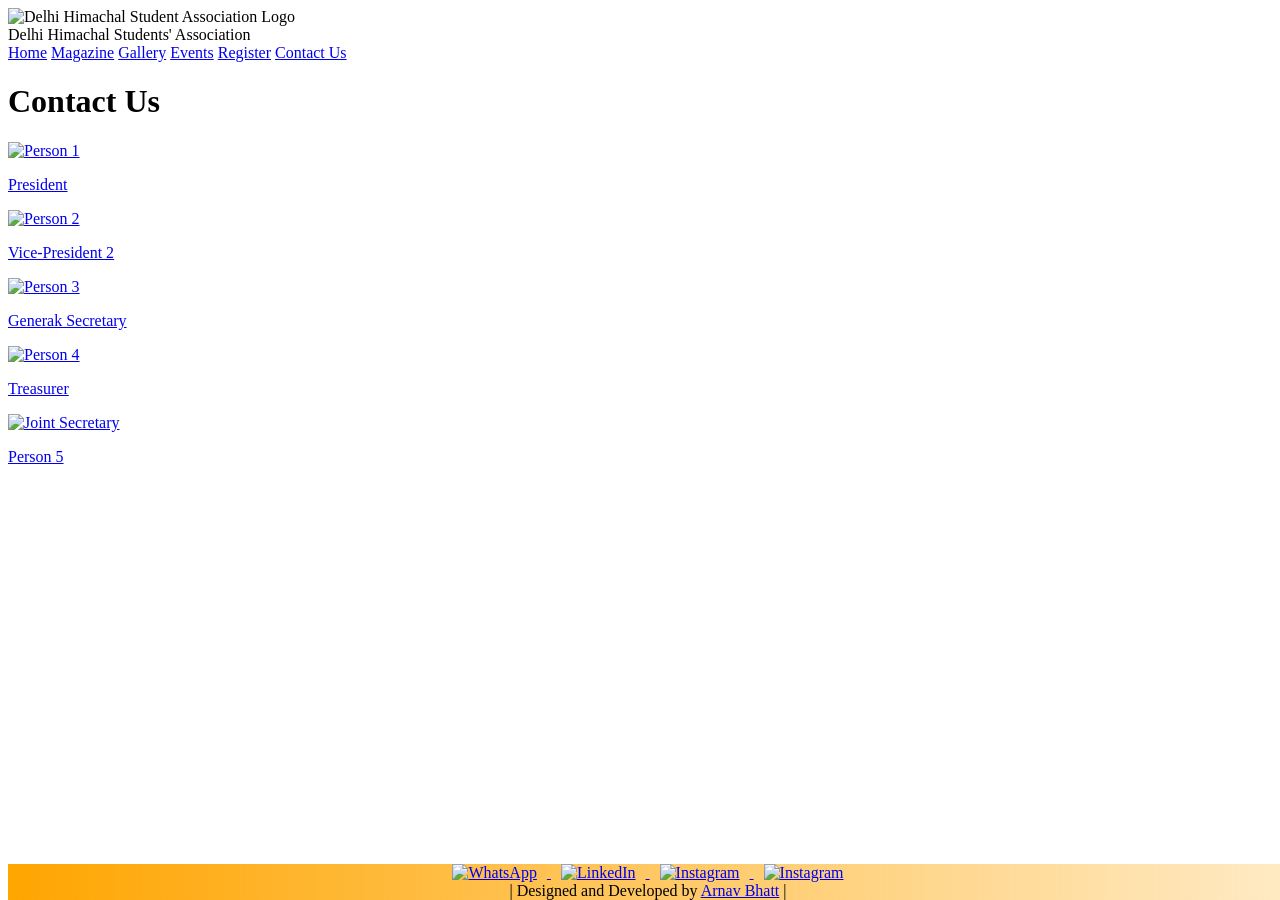
==== contact.html @ 55a0e749 "updated website with new features" ====
<!DOCTYPE html>
<html lang="en">
<head>
    <meta charset="UTF-8">
    <meta name="viewport" content="width=device-width, initial-scale=1.0">
    <title>Delhi Himachal Student Association</title>
    <link rel="stylesheet" href="contactUs.css">
    <link rel="preconnect" href="https://fonts.googleapis.com">
    <link rel="preconnect" href="https://fonts.gstatic.com" crossorigin>
    <link href="https://fonts.googleapis.com/css2?family=Playwrite+GB+S:ital,wght@0,100..400;1,100..400&display=swap" rel="stylesheet">
    <link href="https://fonts.googleapis.com/css2?family=Audiowide&family=Playwrite+GB+S:ital,wght@0,100..400;1,100..400&display=swap" rel="stylesheet">
</head>
<body>
    <div class="header-container">
        <div class="logo-container">
            <img src="background/logo.png" class="logo" alt="Delhi Himachal Student Association Logo">
            <div class="association-name">
                Delhi Himachal Students' Association
            </div>
        </div>
        <div class="navbar">
            <a href="home.html">Home</a>
            <a href="magazine.html">Magazine</a>
            <a href="gallery.html">Gallery</a>
            <a href="events.html">Events</a>
            <a href="register.html">Register</a>
            <a href="contact.html">Contact Us</a>
            
        </div>
    </div>
    <div class="contact-container">
        <h1>Contact Us</h1>
        <div class="contact-tiles">
            <div class="tile">
                <a href="https://www.instagram.com/__prakashkumar___?utm_source=ig_web_button_share_sheet&igsh=ZDNlZDc0MzIxNw==" target="_blank">
                    <img src="core panel/president.png" alt="Person 1">
                    <div class="overlay">
                        <p>President</p>
                    </div>
                </a>
            </div>
            <div class="tile">
                <a href="https://www.instagram.com/komal.2900?utm_source=ig_web_button_share_sheet&igsh=ZDNlZDc0MzIxNw==" target="_blank">
                    <img src="core panel/vp.png" alt="Person 2">
                    <div class="overlay">
                        <p>Vice-President 2</p>
                    </div>
                </a>
            </div>
            <div class="tile">
                <a href="https://www.instagram.com/harshallsharmaa?utm_source=ig_web_button_share_sheet&igsh=ZDNlZDc0MzIxNw==" target="_blank">
                    <img src="core panel/gs.png" alt="Person 3">
                    <div class="overlay">
                        <p>Generak Secretary</p>
                    </div>
                </a>
            </div>
            <div class="tile">
                <a href="https://www.instagram.com/_.atulchoudhary_?utm_source=ig_web_button_share_sheet&igsh=ZDNlZDc0MzIxNw==" target="_blank">
                    <img src="core panel/tres.png" alt="Person 4">
                    <div class="overlay">
                        <p>Treasurer</p>
                    </div>
                </a>
            </div>
        </div>
        <div class="contact-tiles" style="margin-top: 10px; align-items: center;">
            <div class="tile">
                <a href="https://www.instagram.com/vinay__580?utm_source=ig_web_button_share_sheet&igsh=ZDNlZDc0MzIxNw==" target="_blank">
                    <img src="core panel/js.png" alt="Joint Secretary" >
                
                    <div class="overlay">
                        <p>Person 5</p>
                    </div>
                </a>
            </div>
        </div>
    </div>


    
    
   

    <footer style="background: linear-gradient(to right, orange 0%, transparent 130%); text-align: center; position: fixed; bottom: 0; width: 100%; margin-bottom: 0;">
        <div>    <a href="https://chat.whatsapp.com/Izy6qkaCigiL4ofra6x8TB?fbclid=PAZXh0bgNhZW0CMTEAAaZRgKftotMNH6ywAkg3F0jr5m62LGdamoCbwUee0FBLxQIJrZbGDVyPAfo_aem_Bg9y0JicA2pCn4uFkURWmQ" target="_blank">
               <img src="whatsapp-logo.png" alt="WhatsApp" style="height: 30px; margin: 0 10px;">
          </a>
          <a href="https://www.linkedin.com/in/delhi-himachal-students-association-dhsa-2864a3353?utm_source=share&utm_campaign=share_via&utm_content=profile&utm_medium=android_app" target="_blank">
               <img src="icons8-linkedin-48.png" alt="LinkedIn" style="height: 30px; margin: 0 10px;">
          </a>
          <a href="https://www.instagram.com/delhi_himachal_association?utm_source=ig_web_button_share_sheet&igsh=ZDNlZDc0MzIxNw==" target="_blank">
               <img src="instagram-logo.png" alt="Instagram" style="height: 30px; margin: 0 10px;">
          </a>

          <a href="https://www.facebook.com/share/15BqE5TwpE/" target="_blank">
            <img src="fb-logo.png" alt="Instagram" style="height: 30px; margin: 0 10px;">
       </a>
      </div>
      <div>
          | Designed and Developed by <a href="https://www.linkedin.com/in/arnav-kumar-7a6a58254/">Arnav Bhatt</a> |
      </div>
      </footer>
</body>
</html>
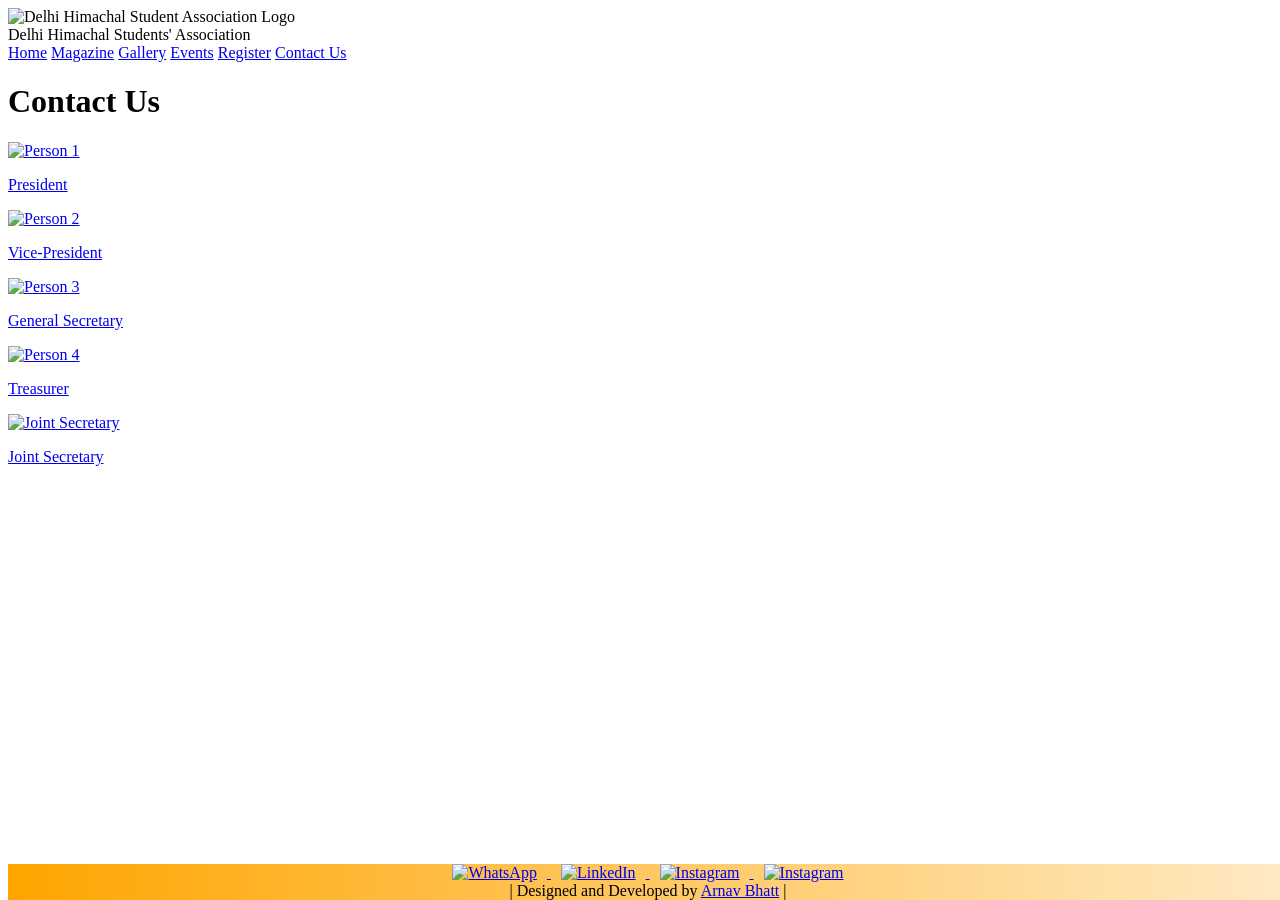
==== commit 3ab8cf2e: "updated website with new features" ====
--- a/contact.html
+++ b/contact.html
@@ -43,7 +43,7 @@
                 <a href="https://www.instagram.com/komal.2900?utm_source=ig_web_button_share_sheet&igsh=ZDNlZDc0MzIxNw==" target="_blank">
                     <img src="core panel/vp.png" alt="Person 2">
                     <div class="overlay">
-                        <p>Vice-President 2</p>
+                        <p>Vice-President </p>
                     </div>
                 </a>
             </div>
@@ -51,7 +51,7 @@
                 <a href="https://www.instagram.com/harshallsharmaa?utm_source=ig_web_button_share_sheet&igsh=ZDNlZDc0MzIxNw==" target="_blank">
                     <img src="core panel/gs.png" alt="Person 3">
                     <div class="overlay">
-                        <p>Generak Secretary</p>
+                        <p>General Secretary</p>
                     </div>
                 </a>
             </div>
@@ -70,7 +70,7 @@
                     <img src="core panel/js.png" alt="Joint Secretary" >
                 
                     <div class="overlay">
-                        <p>Person 5</p>
+                        <p>Joint Secretary</p>
                     </div>
                 </a>
             </div>
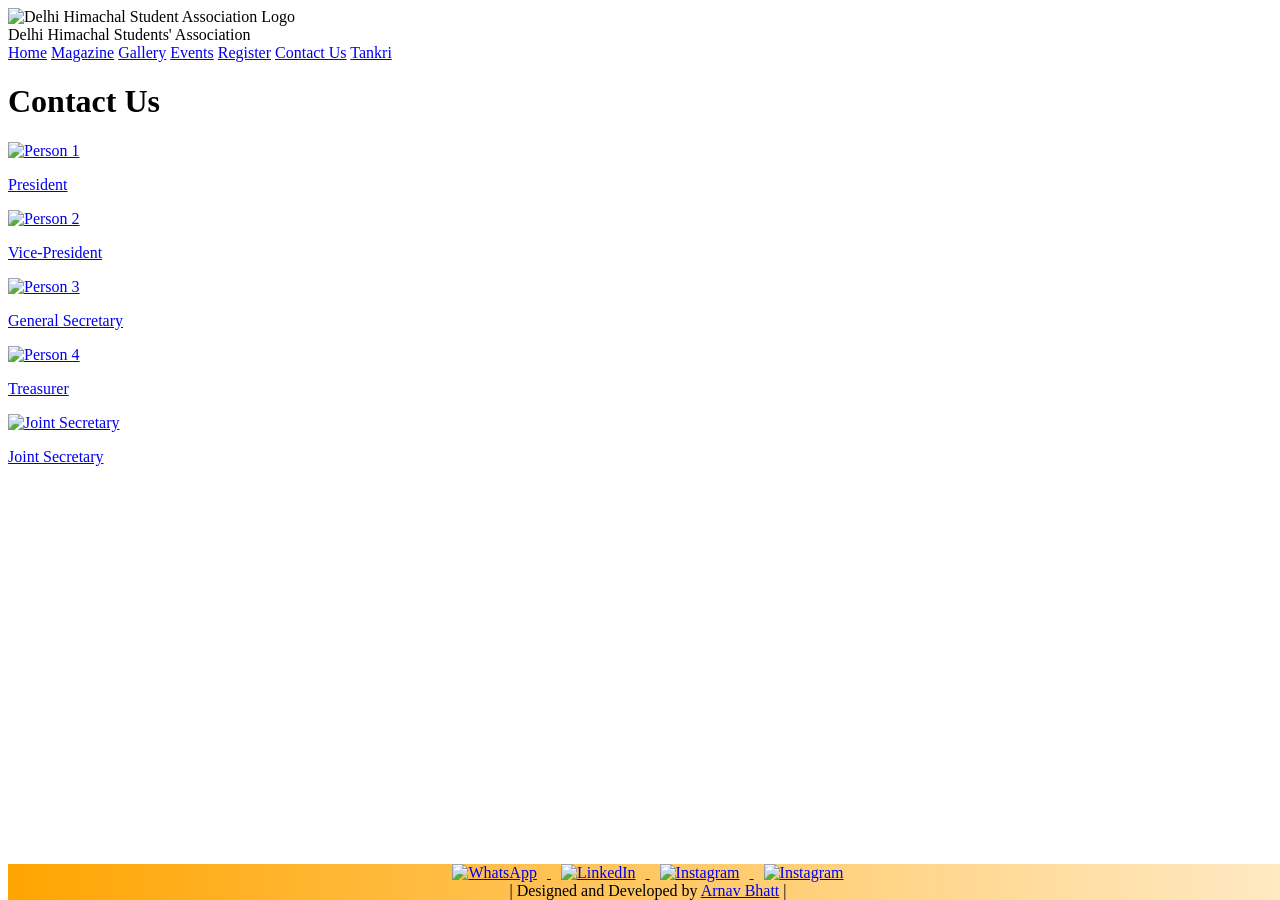
==== commit f3f189d0: "addition:tankri" ====
--- a/contact.html
+++ b/contact.html
@@ -25,6 +25,7 @@
             <a href="events.html">Events</a>
             <a href="register.html">Register</a>
             <a href="contact.html">Contact Us</a>
+            <a href="tankri.html">Tankri</a>
             
         </div>
     </div>
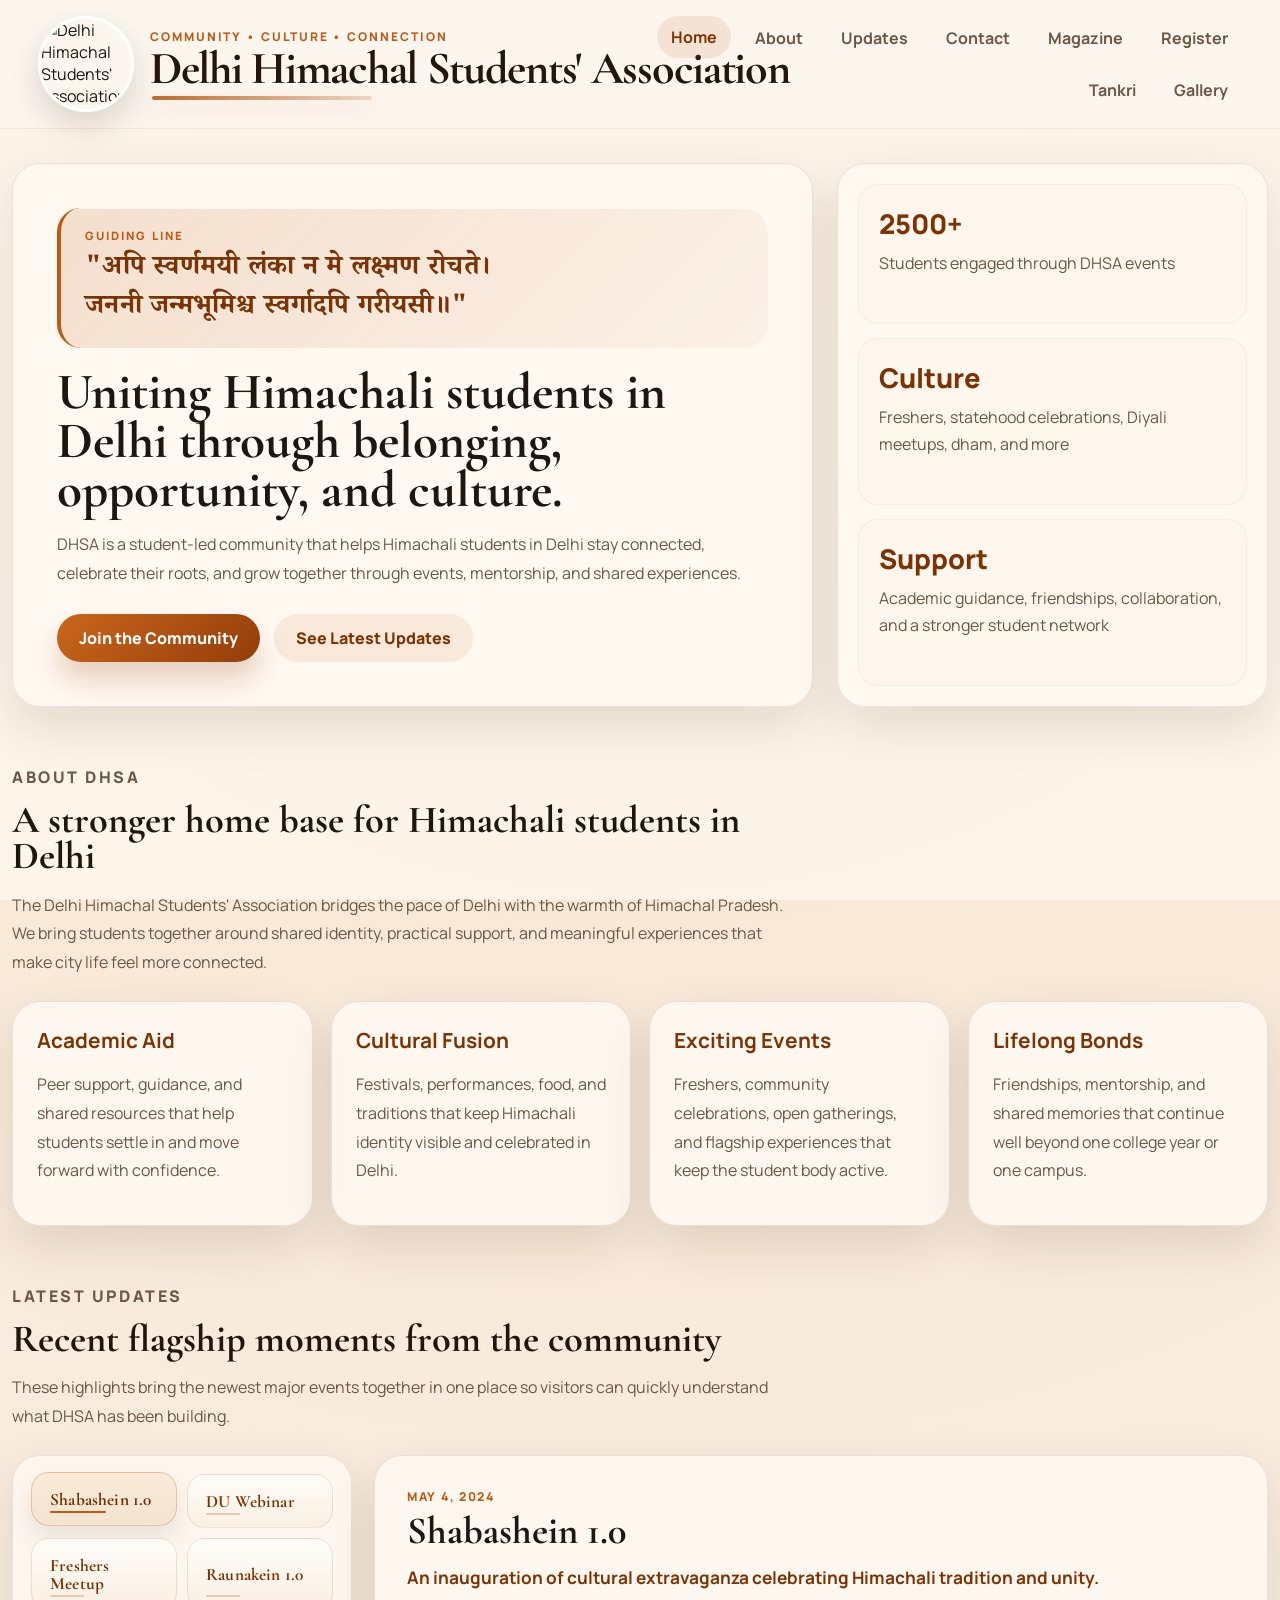
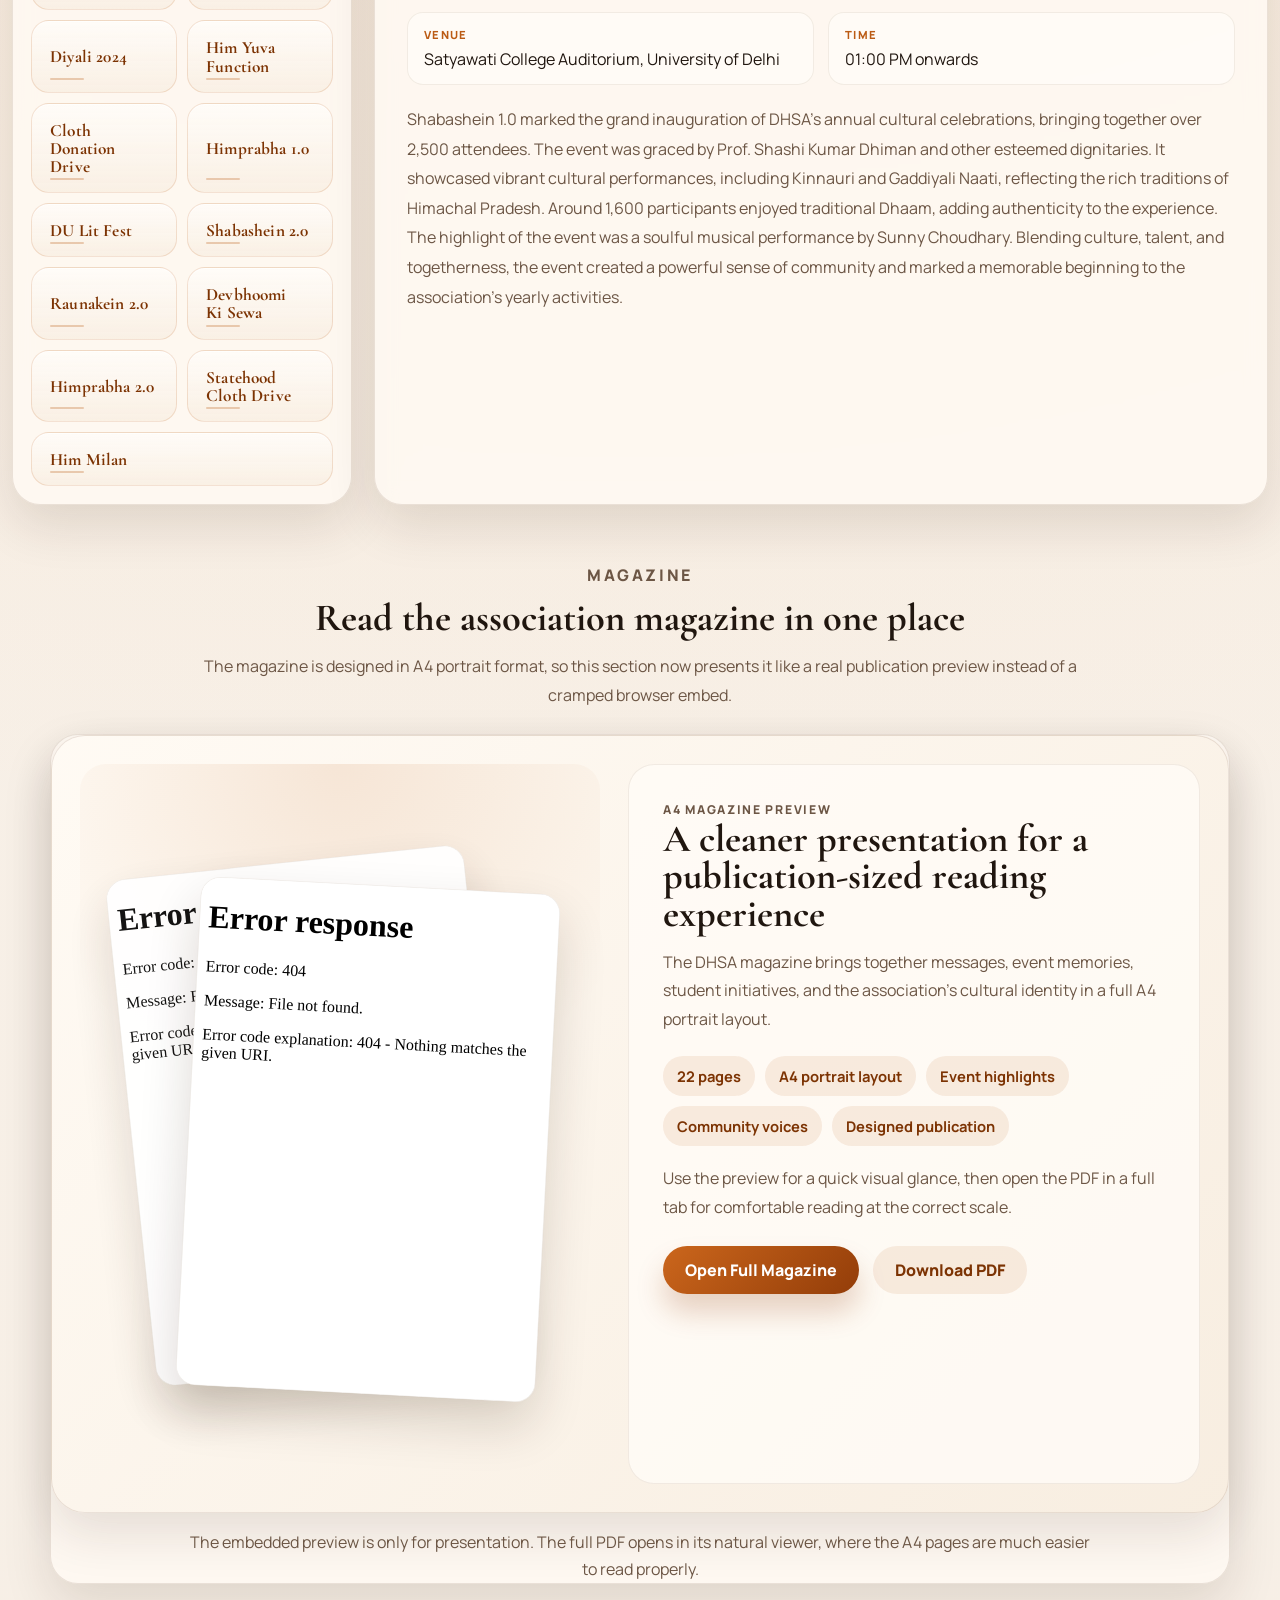
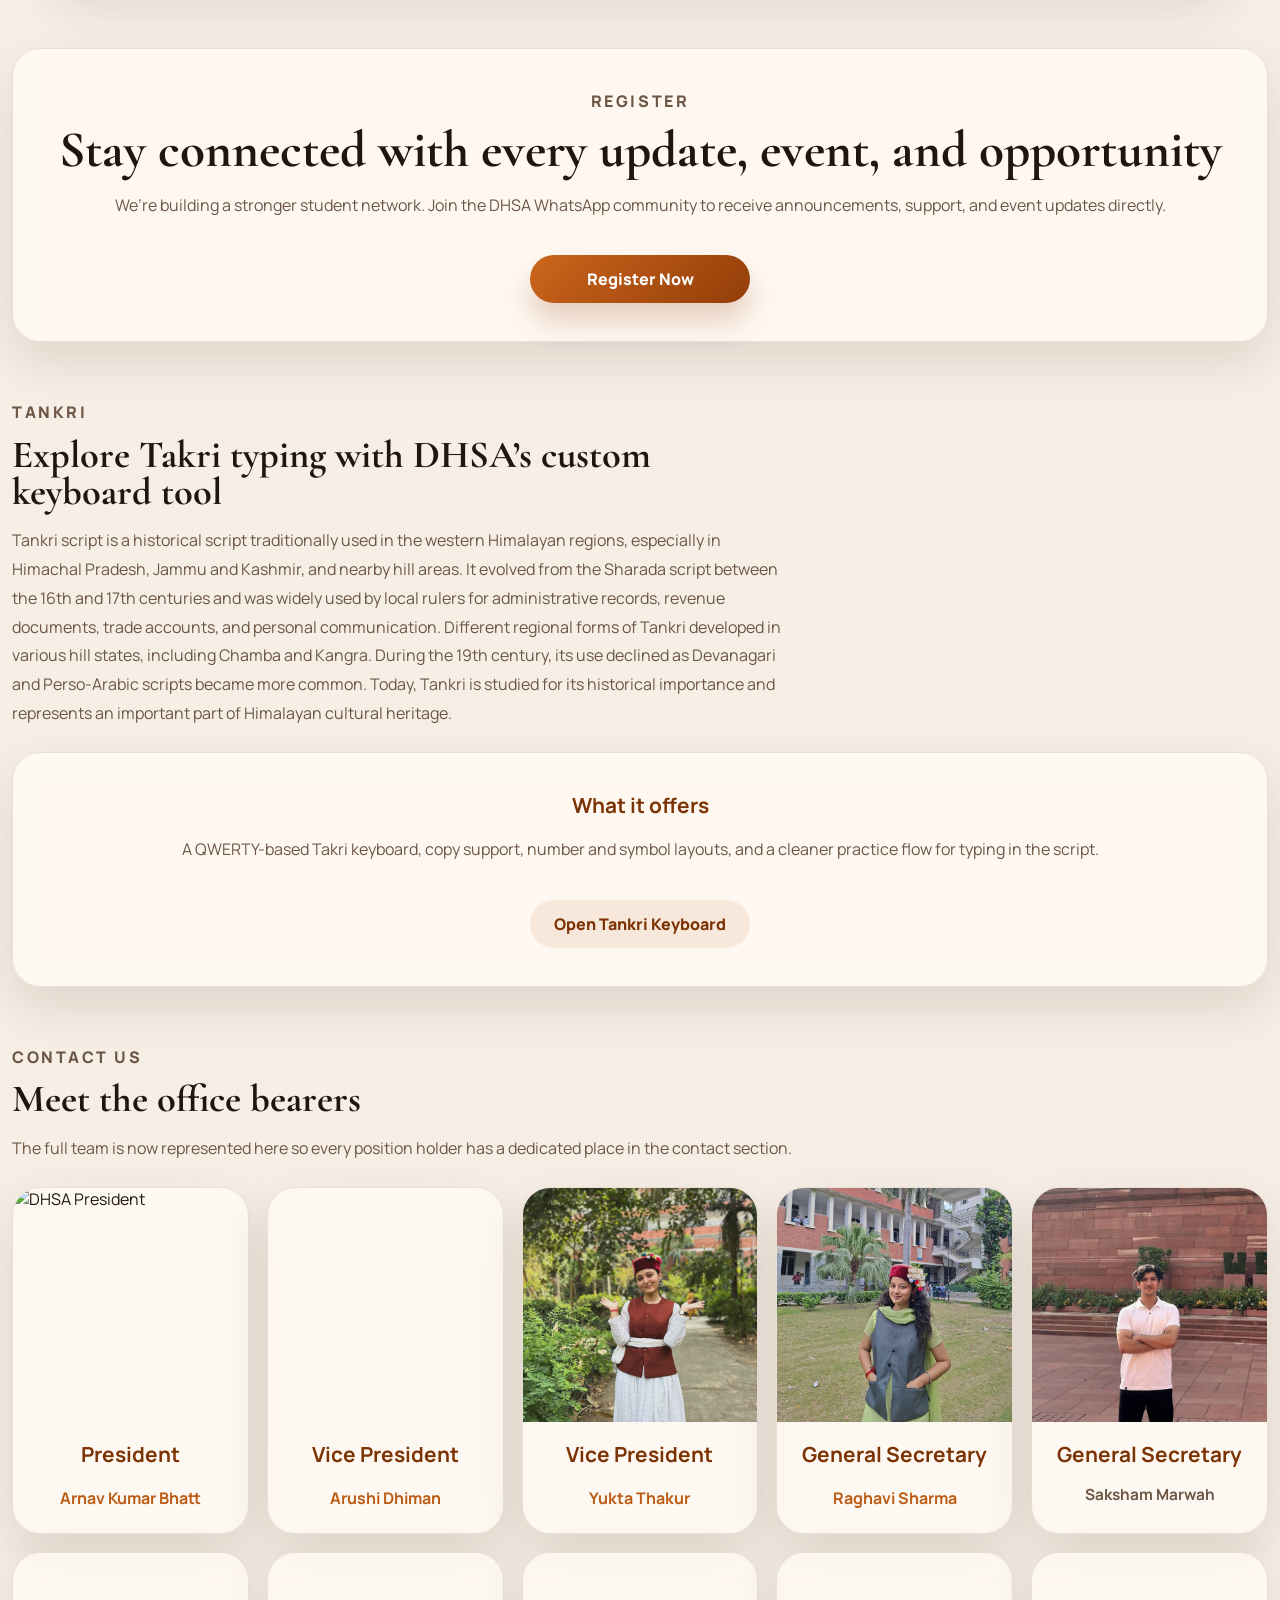
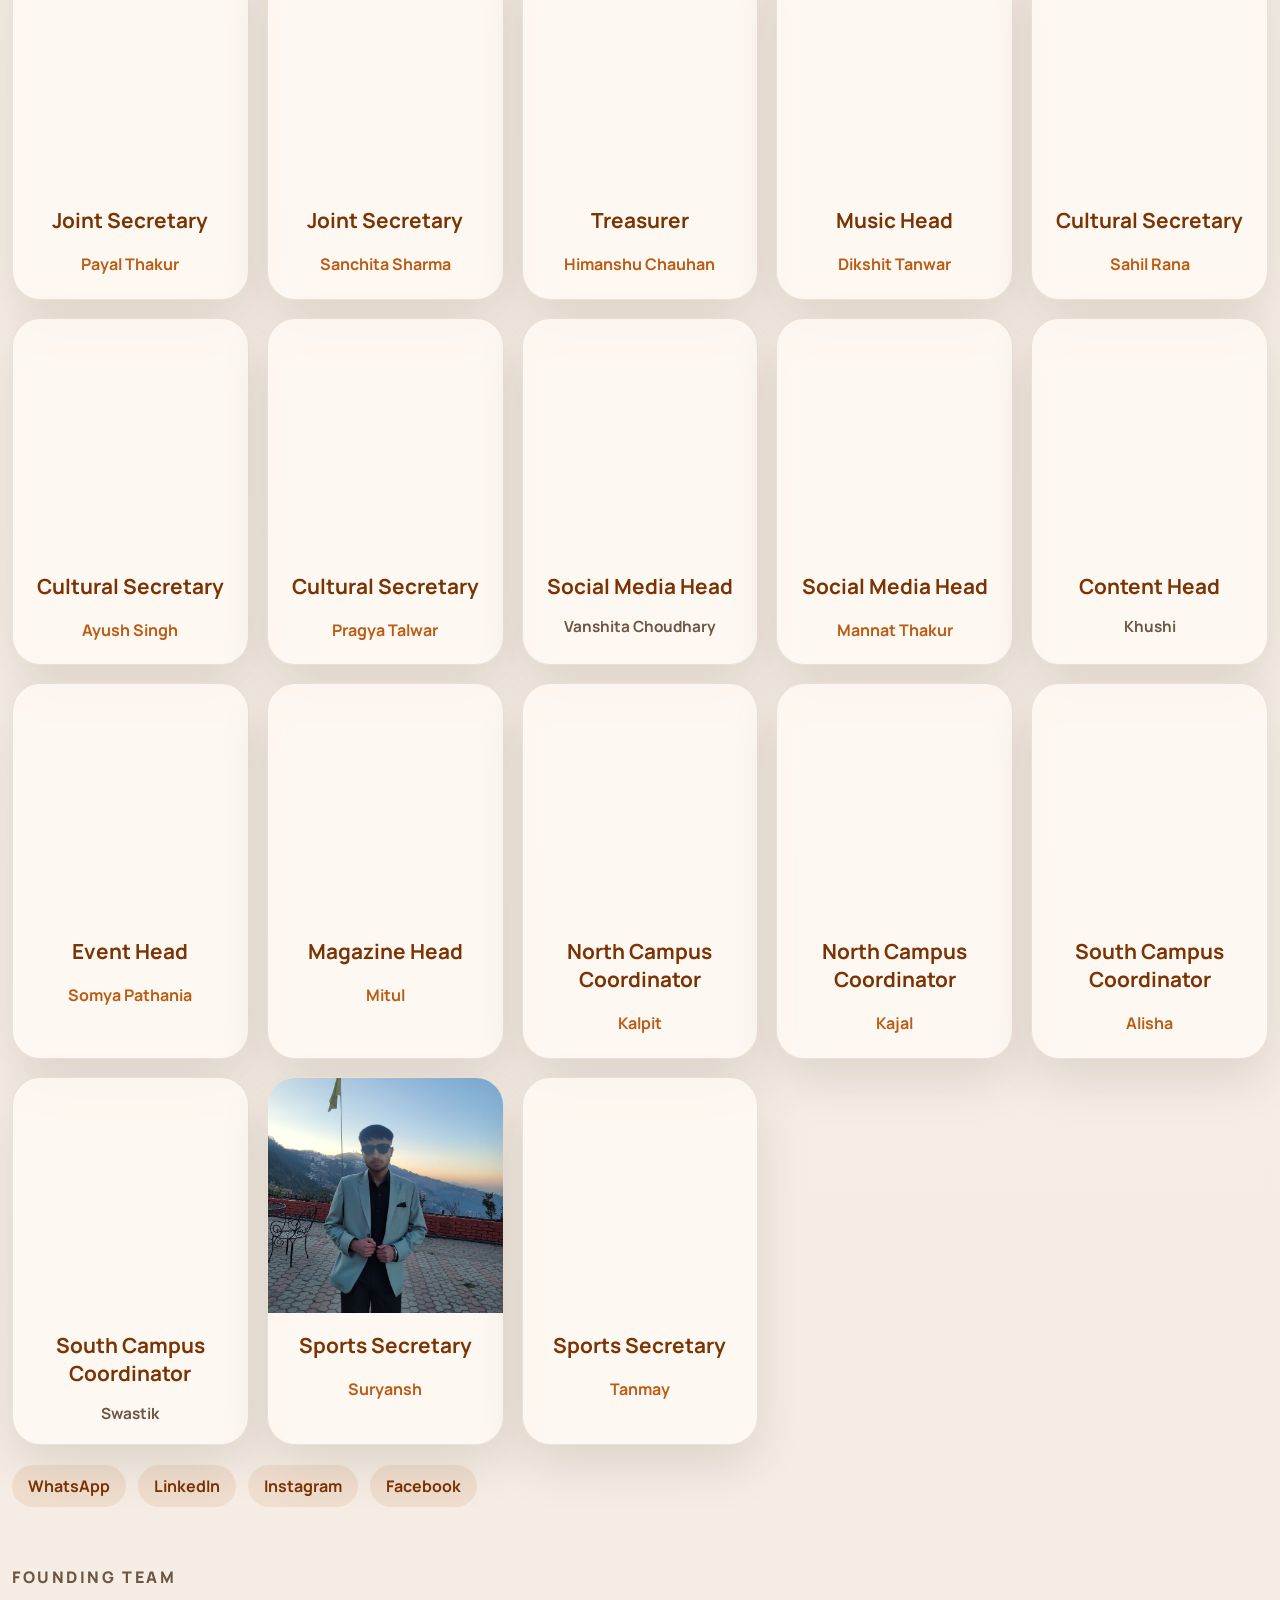
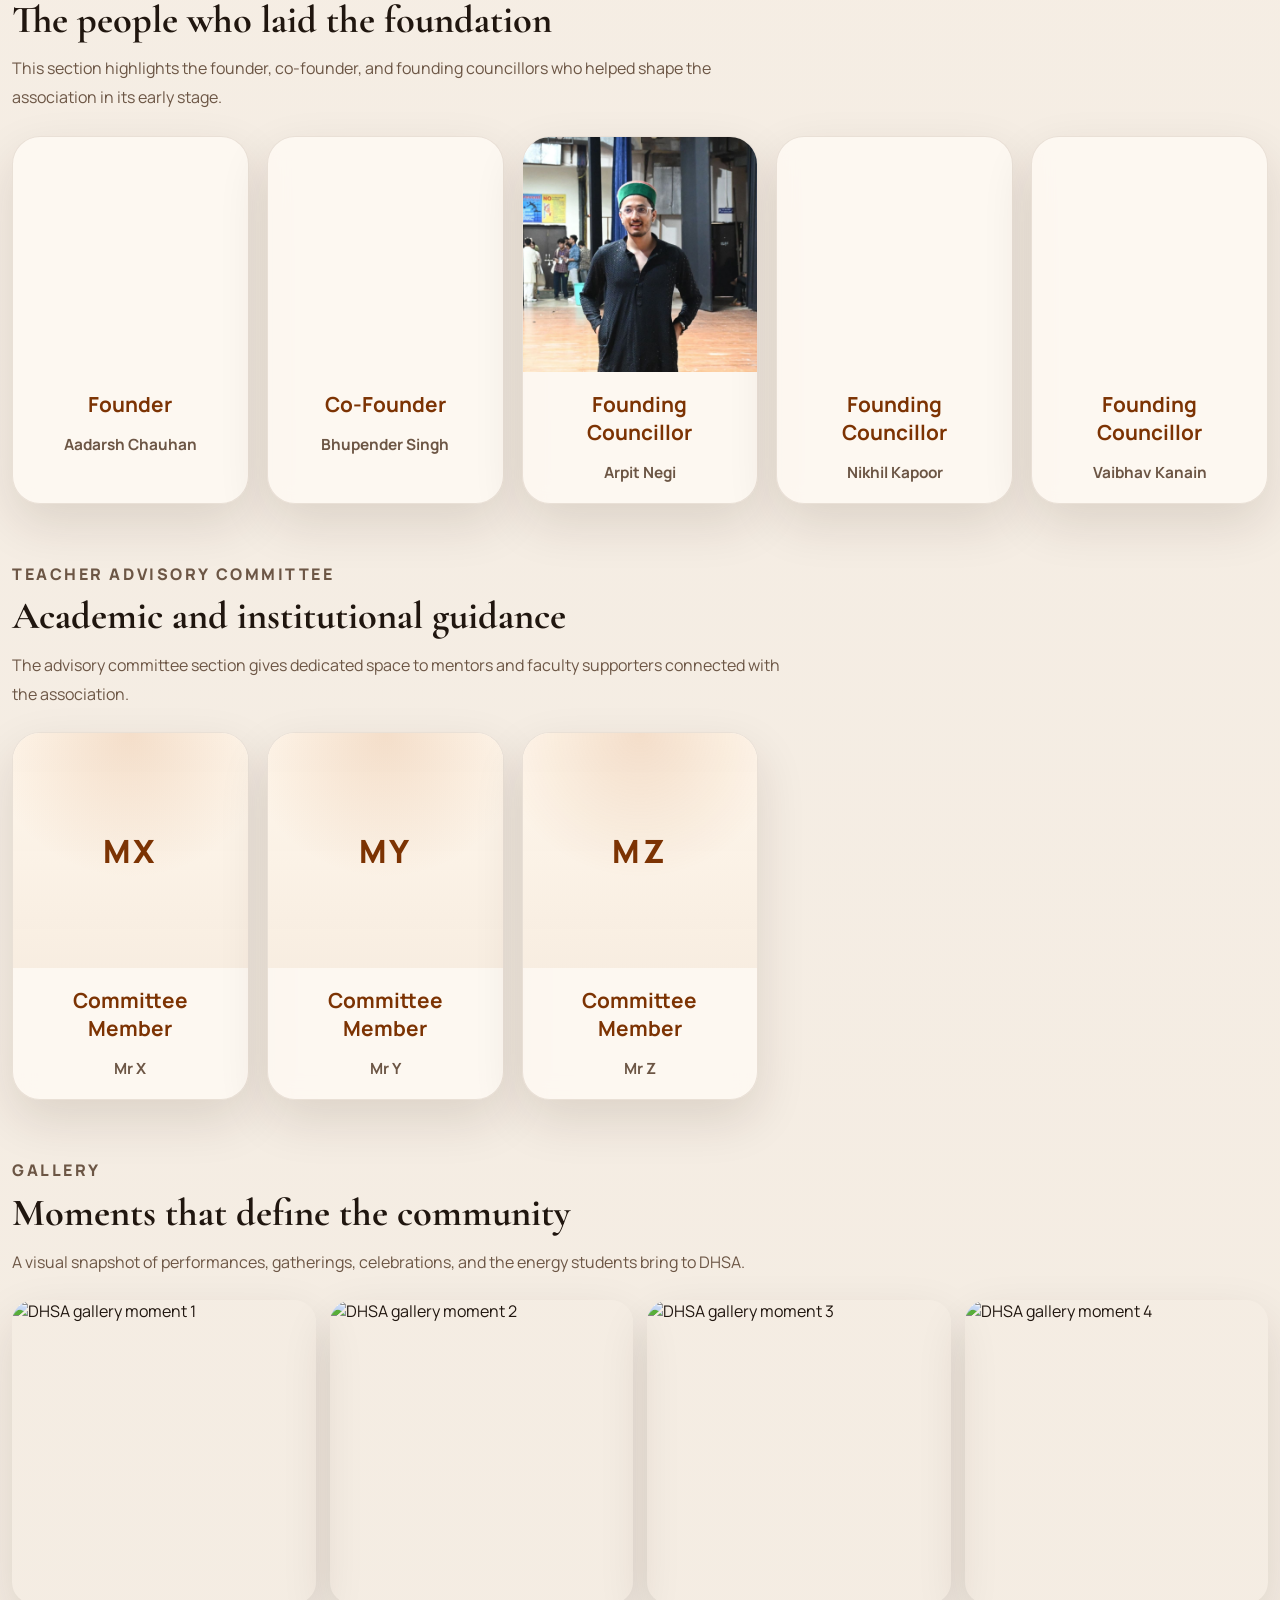
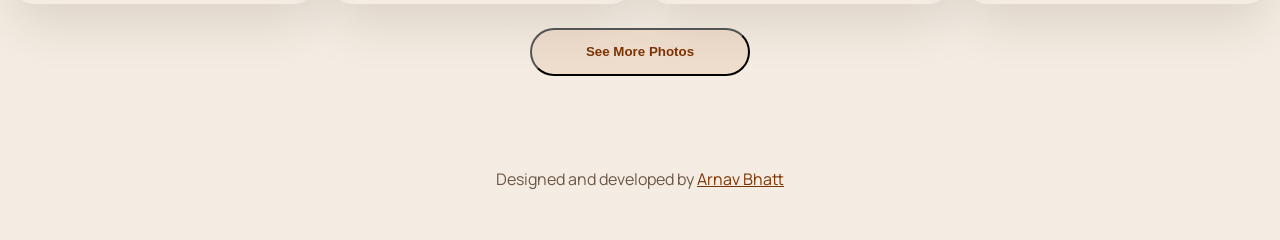
==== commit 23fc573e: "initial git-init" ====
--- a/contact.html
+++ b/contact.html
@@ -2,105 +2,12 @@
 <html lang="en">
 <head>
     <meta charset="UTF-8">
+    <meta http-equiv="refresh" content="0; url=index.html#contact">
     <meta name="viewport" content="width=device-width, initial-scale=1.0">
-    <title>Delhi Himachal Student Association</title>
-    <link rel="stylesheet" href="contactUs.css">
-    <link rel="preconnect" href="https://fonts.googleapis.com">
-    <link rel="preconnect" href="https://fonts.gstatic.com" crossorigin>
-    <link href="https://fonts.googleapis.com/css2?family=Playwrite+GB+S:ital,wght@0,100..400;1,100..400&display=swap" rel="stylesheet">
-    <link href="https://fonts.googleapis.com/css2?family=Audiowide&family=Playwrite+GB+S:ital,wght@0,100..400;1,100..400&display=swap" rel="stylesheet">
+    <title>Redirecting...</title>
+    <script>
+        window.location.replace('index.html#contact');
+    </script>
 </head>
-<body>
-    <div class="header-container">
-        <div class="logo-container">
-            <img src="background/logo.png" class="logo" alt="Delhi Himachal Student Association Logo">
-            <div class="association-name">
-                Delhi Himachal Students' Association
-            </div>
-        </div>
-        <div class="navbar">
-            <a href="home.html">Home</a>
-            <a href="magazine.html">Magazine</a>
-            <a href="gallery.html">Gallery</a>
-            <a href="events.html">Events</a>
-            <a href="register.html">Register</a>
-            <a href="contact.html">Contact Us</a>
-            <a href="tankri.html">Tankri</a>
-            
-        </div>
-    </div>
-    <div class="contact-container">
-        <h1>Contact Us</h1>
-        <div class="contact-tiles">
-            <div class="tile">
-                <a href="https://www.instagram.com/__prakashkumar___?utm_source=ig_web_button_share_sheet&igsh=ZDNlZDc0MzIxNw==" target="_blank">
-                    <img src="core panel/president.png" alt="Person 1">
-                    <div class="overlay">
-                        <p>President</p>
-                    </div>
-                </a>
-            </div>
-            <div class="tile">
-                <a href="https://www.instagram.com/komal.2900?utm_source=ig_web_button_share_sheet&igsh=ZDNlZDc0MzIxNw==" target="_blank">
-                    <img src="core panel/vp.png" alt="Person 2">
-                    <div class="overlay">
-                        <p>Vice-President </p>
-                    </div>
-                </a>
-            </div>
-            <div class="tile">
-                <a href="https://www.instagram.com/harshallsharmaa?utm_source=ig_web_button_share_sheet&igsh=ZDNlZDc0MzIxNw==" target="_blank">
-                    <img src="core panel/gs.png" alt="Person 3">
-                    <div class="overlay">
-                        <p>General Secretary</p>
-                    </div>
-                </a>
-            </div>
-            <div class="tile">
-                <a href="https://www.instagram.com/_.atulchoudhary_?utm_source=ig_web_button_share_sheet&igsh=ZDNlZDc0MzIxNw==" target="_blank">
-                    <img src="core panel/tres.png" alt="Person 4">
-                    <div class="overlay">
-                        <p>Treasurer</p>
-                    </div>
-                </a>
-            </div>
-        </div>
-        <div class="contact-tiles" style="margin-top: 10px; align-items: center;">
-            <div class="tile">
-                <a href="https://www.instagram.com/vinay__580?utm_source=ig_web_button_share_sheet&igsh=ZDNlZDc0MzIxNw==" target="_blank">
-                    <img src="core panel/js.png" alt="Joint Secretary" >
-                
-                    <div class="overlay">
-                        <p>Joint Secretary</p>
-                    </div>
-                </a>
-            </div>
-        </div>
-    </div>
-
-
-    
-    
-   
-
-    <footer style="background: linear-gradient(to right, orange 0%, transparent 130%); text-align: center; position: fixed; bottom: 0; width: 100%; margin-bottom: 0;">
-        <div>    <a href="https://chat.whatsapp.com/Izy6qkaCigiL4ofra6x8TB?fbclid=PAZXh0bgNhZW0CMTEAAaZRgKftotMNH6ywAkg3F0jr5m62LGdamoCbwUee0FBLxQIJrZbGDVyPAfo_aem_Bg9y0JicA2pCn4uFkURWmQ" target="_blank">
-               <img src="whatsapp-logo.png" alt="WhatsApp" style="height: 30px; margin: 0 10px;">
-          </a>
-          <a href="https://www.linkedin.com/in/delhi-himachal-students-association-dhsa-2864a3353?utm_source=share&utm_campaign=share_via&utm_content=profile&utm_medium=android_app" target="_blank">
-               <img src="icons8-linkedin-48.png" alt="LinkedIn" style="height: 30px; margin: 0 10px;">
-          </a>
-          <a href="https://www.instagram.com/delhi_himachal_association?utm_source=ig_web_button_share_sheet&igsh=ZDNlZDc0MzIxNw==" target="_blank">
-               <img src="instagram-logo.png" alt="Instagram" style="height: 30px; margin: 0 10px;">
-          </a>
-
-          <a href="https://www.facebook.com/share/15BqE5TwpE/" target="_blank">
-            <img src="fb-logo.png" alt="Instagram" style="height: 30px; margin: 0 10px;">
-       </a>
-      </div>
-      <div>
-          | Designed and Developed by <a href="https://www.linkedin.com/in/arnav-kumar-7a6a58254/">Arnav Bhatt</a> |
-      </div>
-      </footer>
-</body>
-</html>+<body></body>
+</html>
